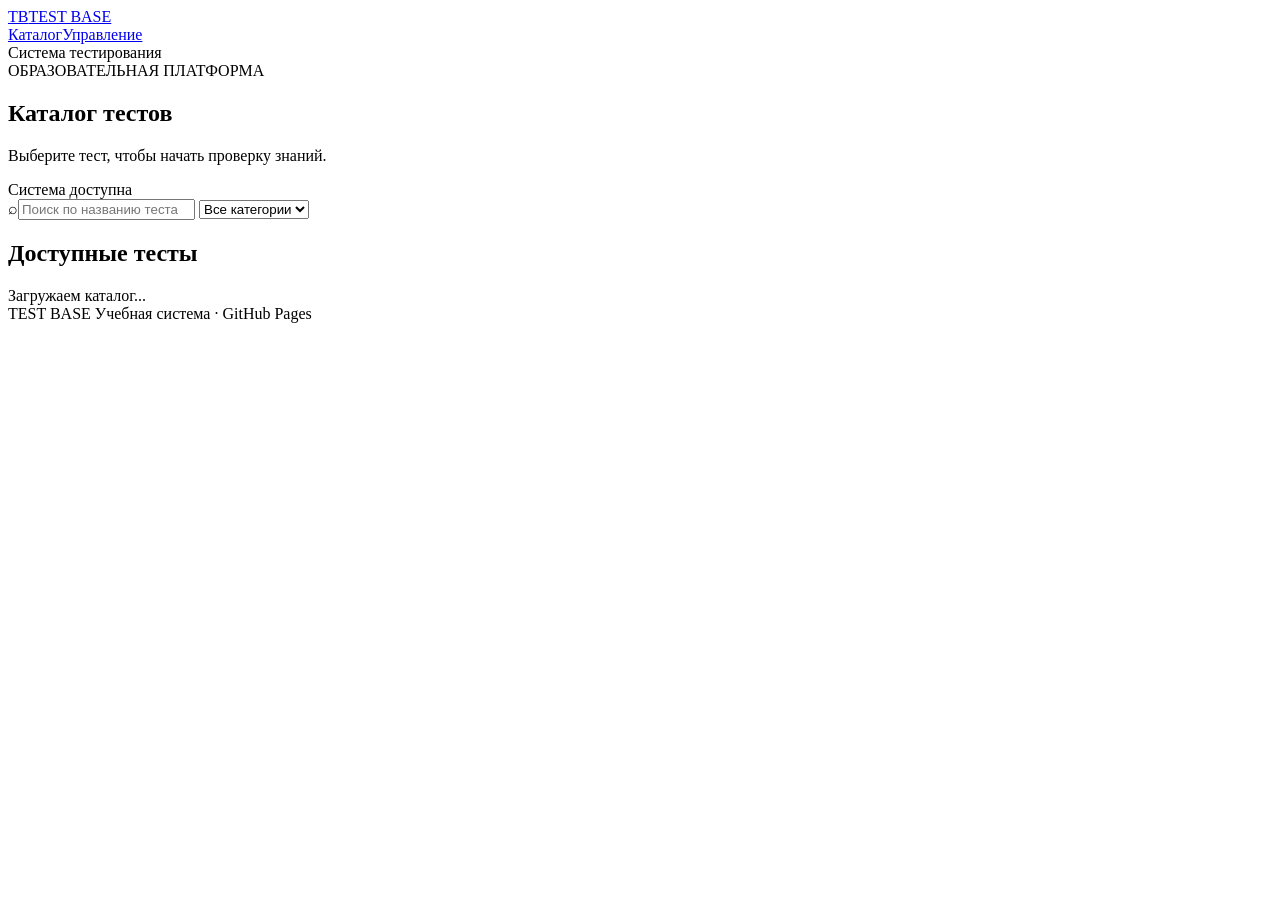
==== index.html @ fd242a10 "Add TEST BASE static quiz application" ====
<!doctype html>
<html lang="ru">
<head>
  <meta charset="UTF-8">
  <meta name="viewport" content="width=device-width, initial-scale=1">
  <meta name="theme-color" content="#f5f7fb">
  <title>TEST BASE — каталог тестов</title>
  <link rel="stylesheet" href="css/style.css">
</head>
<body>
  <header class="topbar">
    <a class="brand" href="index.html"><span class="brand-mark">TB</span><span>TEST BASE</span></a>
    <nav><a class="nav-link active" href="index.html">Каталог</a><a class="nav-link" href="admin.html">Управление</a></nav>
    <span class="topbar-note">Система тестирования</span>
  </header>
  <main class="container">
    <section class="page-heading">
      <div><div class="eyebrow">ОБРАЗОВАТЕЛЬНАЯ ПЛАТФОРМА</div><h1>Каталог тестов</h1><p class="muted">Выберите тест, чтобы начать проверку знаний.</p></div>
      <div class="heading-badge"><span class="status-dot"></span> Система доступна</div>
    </section>
    <section class="toolbar">
      <label class="searchbox"><span>⌕</span><input id="searchInput" type="search" placeholder="Поиск по названию теста..." aria-label="Поиск тестов"></label>
      <select id="categoryFilter" aria-label="Фильтр по категории"><option value="">Все категории</option></select>
    </section>
    <div class="section-line"><h2>Доступные тесты</h2><span id="testCount" class="muted small"></span></div>
    <section id="testGrid" class="test-grid" aria-live="polite"><div class="loading">Загружаем каталог...</div></section>
    <footer class="footer">TEST BASE <span>Учебная система · GitHub Pages</span></footer>
  </main>
  <script src="js/app.js"></script>
</body>
</html>
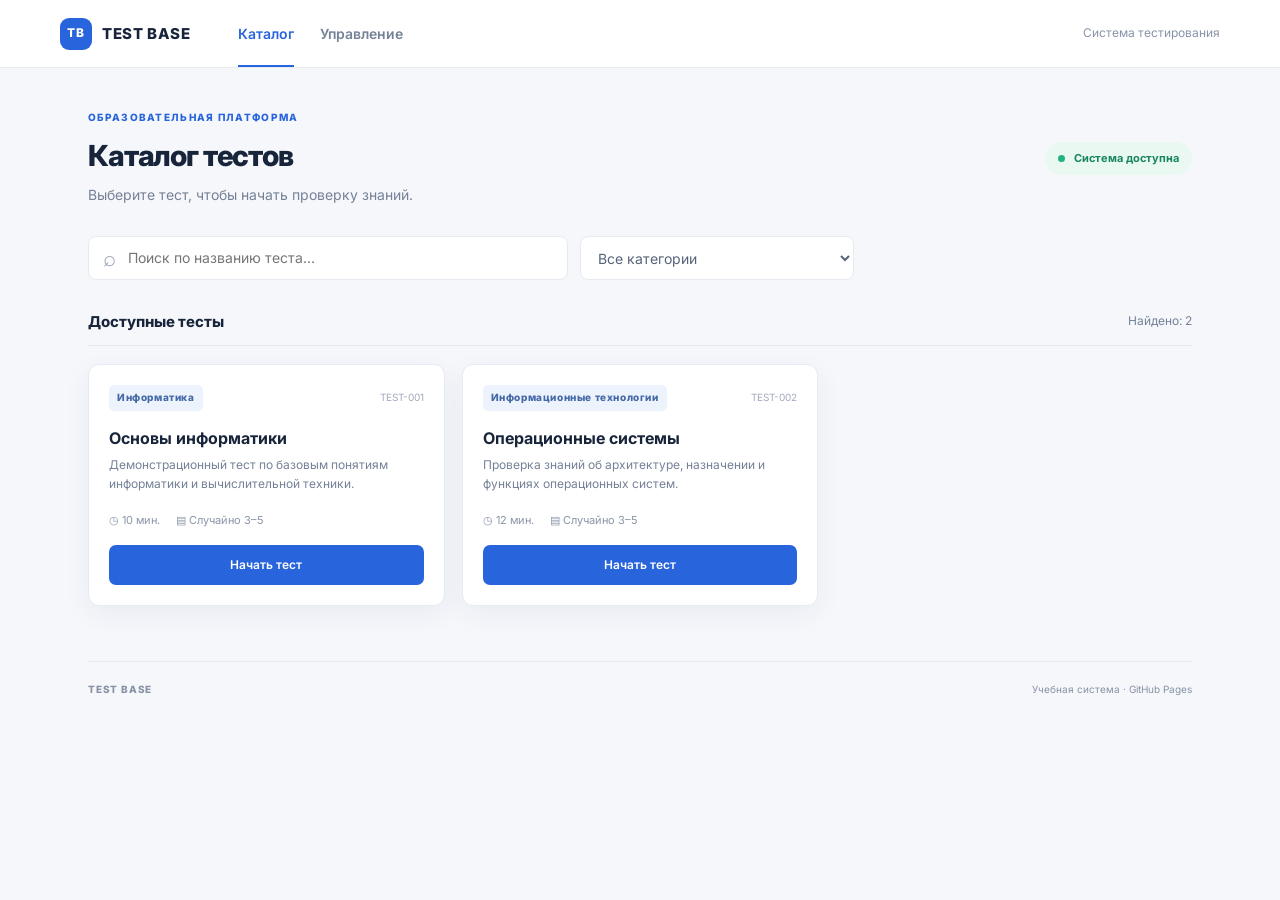
==== commit 7e0822e3: "Bust cache for current TEST BASE release" ====
--- a/index.html
+++ b/index.html
@@ -5,12 +5,12 @@
   <meta name="viewport" content="width=device-width, initial-scale=1">
   <meta name="theme-color" content="#f5f7fb">
   <title>TEST BASE — каталог тестов</title>
-  <link rel="stylesheet" href="css/style.css">
+  <link rel="stylesheet" href="css/style.css?v=20261118-2015">
 </head>
 <body>
   <header class="topbar">
     <a class="brand" href="index.html"><span class="brand-mark">TB</span><span>TEST BASE</span></a>
-    <nav><a class="nav-link active" href="index.html">Каталог</a><a class="nav-link" href="admin.html">Управление</a></nav>
+    <nav><a class="nav-link active" href="index.html">Каталог</a><a class="nav-link" href="admin.html?v=20261118-2015">Управление</a></nav>
     <span class="topbar-note">Система тестирования</span>
   </header>
   <main class="container">
@@ -26,6 +26,6 @@
     <section id="testGrid" class="test-grid" aria-live="polite"><div class="loading">Загружаем каталог...</div></section>
     <footer class="footer">TEST BASE <span>Учебная система · GitHub Pages</span></footer>
   </main>
-  <script src="js/app.js"></script>
+  <script src="js/app.js?v=20261118-2015"></script>
 </body>
 </html>
--- a/css/style.css
+++ b/css/style.css
@@ -0,0 +1,21 @@
+@import url('https://fonts.googleapis.com/css2?family=Inter:wght@400;500;600;700;800&display=swap');
+:root{--bg:#f5f7fb;--surface:#fff;--ink:#17243a;--muted:#758197;--line:#e6eaf1;--blue:#2864dc;--blue-dark:#1e4fb5;--blue-soft:#edf3ff;--green:#18a673;--red:#d94d55;--shadow:0 8px 28px rgba(34,55,90,.06)}
+*{box-sizing:border-box}body{margin:0;background:var(--bg);color:var(--ink);font-family:Inter,Arial,sans-serif;font-size:14px;line-height:1.55}a{color:inherit;text-decoration:none}.topbar{height:68px;background:#fff;border-bottom:1px solid var(--line);display:flex;align-items:center;padding:0 max(28px,calc((100% - 1160px)/2));gap:48px}.brand{display:flex;align-items:center;gap:10px;font-size:15px;font-weight:800;letter-spacing:.04em;white-space:nowrap}.brand-mark{width:32px;height:32px;border-radius:9px;background:var(--blue);color:#fff;display:grid;place-items:center;font-size:12px}.topbar nav{display:flex;align-items:center;gap:26px;height:100%}.nav-link{height:100%;display:flex;align-items:center;color:var(--muted);font-weight:600;border-bottom:2px solid transparent;padding-top:2px}.nav-link.active{color:var(--blue);border-color:var(--blue)}.topbar-note{margin-left:auto;color:#8994a8;font-size:12px}.container{max-width:1160px;margin:0 auto;padding:42px 28px 24px}.page-heading{display:flex;align-items:center;justify-content:space-between;margin-bottom:30px}.eyebrow{font-size:10px;font-weight:800;letter-spacing:.13em;color:var(--blue);margin-bottom:8px}.page-heading h1,.test-heading h1{font-size:29px;letter-spacing:-.04em;margin:0 0 6px;font-weight:800}.muted{color:var(--muted);margin:0}.small{font-size:12px}.heading-badge{background:#eaf8f2;color:#18865e;border-radius:30px;padding:8px 13px;font-size:11px;font-weight:700}.status-dot{display:inline-block;width:7px;height:7px;background:#20b47c;border-radius:50%;margin-right:6px}.toolbar{display:flex;gap:12px;margin-bottom:30px}.searchbox{height:44px;display:flex;align-items:center;gap:10px;padding:0 14px;background:#fff;border:1px solid var(--line);border-radius:8px;flex:1;max-width:480px;color:#95a0b2}.searchbox span{font-size:22px}.searchbox input{border:0;outline:0;width:100%;font:inherit;color:var(--ink)}select{height:44px;border:1px solid var(--line);background:#fff;border-radius:8px;padding:0 35px 0 13px;color:#56647a;font:inherit;min-width:190px}.section-line{display:flex;align-items:center;justify-content:space-between;border-bottom:1px solid var(--line);padding-bottom:12px;margin-bottom:18px}.section-line h2,.admin-panel h2{font-size:15px;margin:0;font-weight:750}.test-grid{display:grid;grid-template-columns:repeat(3,1fr);gap:17px}.test-card{background:#fff;border:1px solid var(--line);border-radius:11px;padding:20px;box-shadow:var(--shadow);display:flex;flex-direction:column;min-height:220px;transition:.18s}.test-card:hover{transform:translateY(-2px);border-color:#c9d8f5;box-shadow:0 12px 30px rgba(34,75,145,.09)}.card-top{display:flex;justify-content:space-between;align-items:center;margin-bottom:17px}.category-pill{font-size:10px;font-weight:800;letter-spacing:.06em;color:#4469a7;background:#edf3fc;border-radius:5px;padding:5px 8px}.card-code{font-size:10px;color:#a2aabd}.test-card h3{font-size:16px;margin:0 0 7px;line-height:1.35}.test-card p{color:var(--muted);font-size:12px;margin:0 0 18px}.card-meta{display:flex;gap:16px;color:#8a95a8;font-size:11px;margin-top:auto;padding-bottom:16px}.card-meta span{display:flex;align-items:center;gap:5px}.button{border:0;border-radius:7px;min-height:40px;padding:0 16px;display:inline-flex;align-items:center;justify-content:center;font:600 12px Inter,Arial;cursor:pointer;transition:.15s}.button-primary{background:var(--blue);color:#fff}.button-primary:hover{background:var(--blue-dark)}.button-light{background:#f1f4f9;color:#526078}.button-light:hover{background:#e7ecf4}.button-danger{background:#fff1f1;color:#c8424a}.button-danger:hover{background:#ffe3e3}.card-button{width:100%;height:38px}.empty-state,.loading{grid-column:1/-1;padding:42px;text-align:center;color:var(--muted);background:#fff;border:1px dashed #dce2ec;border-radius:10px}.footer{border-top:1px solid var(--line);margin-top:55px;padding:20px 0;color:#8792a5;font-size:10px;font-weight:800;letter-spacing:.08em;display:flex;justify-content:space-between}.footer span{font-weight:400;letter-spacing:0}.test-container{max-width:1050px}.test-topline{display:flex;justify-content:space-between;align-items:center;margin-bottom:23px}.back-link{color:#64738c;font-size:12px;font-weight:600}.test-heading{display:flex;align-items:center;justify-content:space-between;margin-bottom:26px}.test-heading h1{font-size:25px}.timer-box{background:#fff;border:1px solid var(--line);border-radius:9px;padding:9px 18px;text-align:center;min-width:120px}.timer-label{display:block;font-size:9px;font-weight:800;letter-spacing:.09em;color:#8b96a8}.timer-box strong{font-size:22px;letter-spacing:.04em}.progress-wrap{margin-bottom:24px}.progress-meta{display:flex;justify-content:space-between;font-size:11px;color:#6e7b91;margin-bottom:8px}.progress-track{height:6px;background:#e6ebf3;border-radius:8px;overflow:hidden}.progress-bar{height:100%;width:0;background:var(--blue);border-radius:8px;transition:width .2s}.question-layout{display:grid;grid-template-columns:210px 1fr;gap:17px}.question-sidebar,.question-card,.admin-panel{background:#fff;border:1px solid var(--line);border-radius:10px;box-shadow:var(--shadow)}.question-sidebar{padding:17px;height:max-content}.question-sidebar h3{font-size:12px;margin:0 0 13px}.question-nav{display:grid;grid-template-columns:repeat(5,1fr);gap:7px}.nav-question{height:31px;border:1px solid var(--line);background:#fff;border-radius:5px;color:#738097;font:600 10px Inter;cursor:pointer}.nav-question.current{background:var(--blue);color:#fff;border-color:var(--blue)}.nav-question.answered:not(.current){background:#edf7f2;border-color:#cde9dc;color:#16845c}.sidebar-hint{font-size:10px;line-height:1.5;color:#929daf;margin:15px 0 0}.question-card{padding:28px 31px;min-height:390px;display:flex;flex-direction:column}.question-kicker{display:flex;justify-content:space-between;color:#8190a8;font-size:10px;font-weight:800;letter-spacing:.08em}.mark{color:#d5dce8}.question-card h2{font-size:20px;line-height:1.4;letter-spacing:-.02em;margin:20px 0 22px}.answer-list{display:grid;gap:10px}.answer-option{display:flex;align-items:center;gap:12px;border:1px solid #e4e9f1;border-radius:8px;padding:12px 14px;cursor:pointer;transition:.15s;font-size:13px}.answer-option:hover{border-color:#b6c9ed;background:#f9fbff}.answer-option.selected{border-color:var(--blue);background:#f1f5ff}.answer-letter{width:25px;height:25px;border-radius:6px;background:#f0f3f8;color:#6d7b92;display:grid;place-items:center;font-size:10px;font-weight:800;flex:none}.selected .answer-letter{background:var(--blue);color:#fff}.question-actions{display:flex;justify-content:space-between;margin-top:auto;padding-top:24px}.finish-row{display:flex;justify-content:space-between;align-items:center;padding:20px 0}.result-container{max-width:650px;padding-top:65px}.result-card{background:#fff;border:1px solid var(--line);border-radius:14px;box-shadow:var(--shadow);padding:38px;text-align:center}.result-icon{margin:0 auto 20px;width:52px;height:52px;border-radius:50%;background:#eaf8f2;color:#159568;display:grid;place-items:center;font-size:25px;font-weight:700}.result-card h1{font-size:24px;margin:0 0 7px}.score-number{font-size:65px;line-height:1.2;font-weight:800;letter-spacing:-.06em;color:var(--blue);margin-top:24px}.score-caption{font-size:9px;font-weight:800;letter-spacing:.13em;color:#8a96a9}.result-stats{display:grid;grid-template-columns:repeat(3,1fr);border-top:1px solid var(--line);border-bottom:1px solid var(--line);margin:27px 0;padding:18px 0}.result-stats div{display:flex;flex-direction:column;gap:4px}.result-stats div+div{border-left:1px solid var(--line)}.result-stats strong{font-size:20px}.result-stats span{font-size:10px;color:var(--muted)}.result-actions{display:flex;justify-content:center}.result-note{text-align:center;margin-top:15px}.notice{background:#fff8e8;border:1px solid #f4dfae;color:#80621f;border-radius:8px;padding:14px 17px;font-size:12px;margin-bottom:18px}.admin-panel{padding:22px;margin-bottom:18px}.admin-panel h2{margin-bottom:15px}.file-row{border-top:1px solid var(--line);padding:13px 0;display:flex;align-items:center;justify-content:space-between;color:var(--blue);font-size:11px}.file-row span:first-child{display:flex;flex-direction:column;gap:3px}.file-row small{font-size:10px;color:var(--muted)}.instructions{padding-left:20px;color:#5f6d83;font-size:12px}.instructions li{padding:5px 0}.instructions code{background:#f0f3f8;padding:2px 5px;border-radius:4px;color:#344660}
+@media(max-width:760px){.topbar{padding:0 16px;gap:18px}.topbar-note{display:none}.topbar nav{margin-left:auto;gap:15px}.container{padding:28px 16px}.page-heading h1{font-size:24px}.heading-badge{display:none}.test-grid{grid-template-columns:1fr}.toolbar{flex-direction:column}.searchbox{max-width:none}select{width:100%}.question-layout{grid-template-columns:1fr}.question-sidebar{order:2}.question-nav{grid-template-columns:repeat(8,1fr)}.question-card{padding:22px 17px}.question-card h2{font-size:18px}.test-heading{align-items:flex-start;gap:12px}.test-heading h1{font-size:20px}.timer-box{min-width:100px;padding:7px 10px}.finish-row{align-items:flex-start;gap:12px;flex-direction:column}.result-card{padding:28px 18px}.score-number{font-size:56px}.footer{margin-top:35px}.topbar .brand{font-size:13px}}
+
+.integrity-banner{display:flex;align-items:center;gap:11px;background:#edf4ff;border:1px solid #d6e4ff;color:#35527f;border-radius:8px;padding:11px 14px;margin:-7px 0 20px;font-size:11px}
+.integrity-banner[hidden]{display:none}.integrity-icon{width:22px;height:22px;border-radius:50%;display:grid;place-items:center;background:#dbe8ff;color:#285fc4;font-weight:800;flex:none}
+.integrity-banner b{margin-left:auto;white-space:nowrap;font-size:10px}.integrity-banner.integrity-warning{background:#fff5e8;border-color:#f2d7a8;color:#8a5c16}.integrity-warning .integrity-icon{background:#ffe8c2;color:#a56609}
+@media(max-width:600px){.integrity-banner{align-items:flex-start;flex-wrap:wrap}.integrity-banner b{margin-left:33px}}
+
+.integrity-banner{display:flex;align-items:center;gap:11px;background:#edf4ff;border:1px solid #d6e4ff;color:#35527f;border-radius:8px;padding:11px 14px;margin:-7px 0 20px;font-size:11px}
+.integrity-banner[hidden]{display:none}.integrity-icon{width:22px;height:22px;border-radius:50%;display:grid;place-items:center;background:#dbe8ff;color:#285fc4;font-weight:800;flex:none}
+.integrity-banner b{margin-left:auto;white-space:nowrap;font-size:10px}.integrity-banner.integrity-warning{background:#fff5e8;border-color:#f2d7a8;color:#8a5c16}.integrity-warning .integrity-icon{background:#ffe8c2;color:#a56609}
+@media(max-width:600px){.integrity-banner{align-items:flex-start;flex-wrap:wrap}.integrity-banner b{margin-left:33px}}
+
+.admin-container{padding-top:38px}.admin-stats{display:grid;grid-template-columns:repeat(3,1fr);gap:14px;margin:-5px 0 18px}.admin-stat{background:#fff;border:1px solid var(--line);border-radius:9px;padding:15px 18px;box-shadow:var(--shadow)}.admin-stat span{display:block;color:#8995a8;font-size:9px;font-weight:800;letter-spacing:.09em}.admin-stat strong{display:block;font-size:25px;margin-top:4px}.admin-editor-grid{display:grid;grid-template-columns:minmax(280px,.85fr) minmax(400px,1.15fr);gap:18px;align-items:start}.panel-heading{display:flex;justify-content:space-between;align-items:center;gap:12px;margin-bottom:17px}.panel-heading h2{margin:0}.question-form{display:flex;flex-direction:column;gap:9px}.field-label{font-size:11px;font-weight:700;color:#56647a;margin-top:5px}.field-control{width:100%;border:1px solid var(--line);border-radius:7px;background:#fff;padding:10px 12px;color:var(--ink);font:12px Inter,Arial;min-width:0}.field-control:focus{outline:2px solid #d8e5ff;border-color:#9dbaf3}.field-textarea{resize:vertical;min-height:78px}.answer-editor{display:grid;gap:8px}.answer-editor-row{display:flex;align-items:center;gap:9px}.answer-editor-row>span{width:25px;height:25px;display:grid;place-items:center;border-radius:6px;background:#f0f3f8;color:#62718a;font-size:10px;font-weight:800;flex:none}.editor-submit{margin-top:9px;width:100%}.editor-status{font-size:10px;color:var(--muted);margin:2px 0 0;min-height:18px}.editor-status.success{color:#16845c}.editor-status.error{color:#c8424a}.bank-panel{min-width:0}.bank-panel .panel-heading .button{white-space:nowrap}.bank-search{max-width:none;height:39px;margin-bottom:13px}.bank-search input{font-size:11px}.question-list{display:grid;gap:10px;max-height:720px;overflow:auto;padding-right:3px}.bank-question{border:1px solid var(--line);border-radius:8px;padding:13px}.bank-question-top{display:flex;align-items:center;justify-content:space-between;gap:8px}.delete-question{border:0;background:#fff0f0;color:#bb4148;border-radius:5px;padding:5px 8px;font:600 10px Inter;cursor:pointer}.bank-question h3{font-size:12px;line-height:1.5;margin:10px 0 6px}.correct-answer{font-size:10px;color:#16845c;margin:0 0 8px}.bank-answer-preview{display:grid;grid-template-columns:1fr 1fr;gap:5px}.bank-answer-preview span{font-size:10px;color:#758197;background:#f7f8fb;border-radius:5px;padding:5px 7px;overflow-wrap:anywhere}.bank-answer-preview span.is-correct{background:#eaf8f2;color:#16845c;font-weight:600}.admin-help{margin-top:18px}.notice code{background:#f7edcf;border-radius:4px;padding:1px 4px}@media(max-width:900px){.admin-editor-grid{grid-template-columns:1fr}.question-list{max-height:560px}}@media(max-width:600px){.admin-stats{grid-template-columns:1fr}.admin-stat{padding:11px 14px}.bank-panel .panel-heading{align-items:flex-start;flex-direction:column}.bank-answer-preview{grid-template-columns:1fr}}
+
+/* Test settings, fullscreen gate and pass/fail status */
+[hidden]{display:none!important}.settings-form{display:grid;gap:16px}.settings-grid{display:grid;grid-template-columns:repeat(3,minmax(0,1fr));gap:13px}.settings-field{min-width:0}.settings-wide{grid-column:1/-1}.settings-field .field-label{display:block;margin:0 0 6px}.settings-toggles{display:grid;grid-template-columns:repeat(2,minmax(0,1fr));gap:9px 16px;border-top:1px solid var(--line);border-bottom:1px solid var(--line);padding:15px 0}.toggle-row{display:flex;align-items:flex-start;gap:10px;cursor:pointer}.toggle-row input{margin:3px 0 0;accent-color:var(--blue)}.toggle-row span{display:flex;flex-direction:column;gap:2px}.toggle-row b{font-size:11px}.toggle-row small{font-size:10px;color:var(--muted)}.settings-actions{display:flex;align-items:center;gap:15px;flex-wrap:wrap}.settings-actions .editor-status{margin:0}.start-container{min-height:calc(100vh - 116px);display:grid;place-items:center}.start-card{width:min(100%,560px);padding:38px;background:#fff;border:1px solid var(--line);border-radius:14px;box-shadow:var(--shadow);text-align:center}.start-shield{width:54px;height:54px;border-radius:15px;background:var(--blue);color:#fff;display:grid;place-items:center;margin:0 auto 21px;font-weight:800;font-size:17px}.start-card h1{font-size:25px;margin:0 0 8px;letter-spacing:-.03em}.start-card>.muted{font-size:12px}.start-details{display:flex;justify-content:center;flex-wrap:wrap;gap:9px;margin:23px 0}.start-details span{border:1px solid var(--line);border-radius:6px;padding:7px 10px;color:#64728a;font-size:10px}.fullscreen-note{background:#fff7e9;border:1px solid #f1dfb9;border-radius:8px;padding:13px 15px;text-align:left;font-size:11px;color:#80621f;margin-bottom:17px}.fullscreen-note[hidden]{display:none}.start-button{width:100%;min-height:46px}.start-back{display:inline-block;margin-top:17px}.pass-status{display:table;margin:13px auto 0;border-radius:30px;padding:7px 13px;font-size:10px;font-weight:800;letter-spacing:.05em;background:#eef1f6;color:#657187}.pass-status.passed{background:#eaf8f2;color:#16845c}.pass-status.failed{background:#fff0f0;color:#bf444b}
+@media(max-width:760px){.settings-grid{grid-template-columns:repeat(2,minmax(0,1fr))}.settings-toggles{grid-template-columns:1fr}.start-card{padding:28px 19px}}
+@media(max-width:440px){.settings-grid{grid-template-columns:1fr}.settings-wide{grid-column:auto}}
